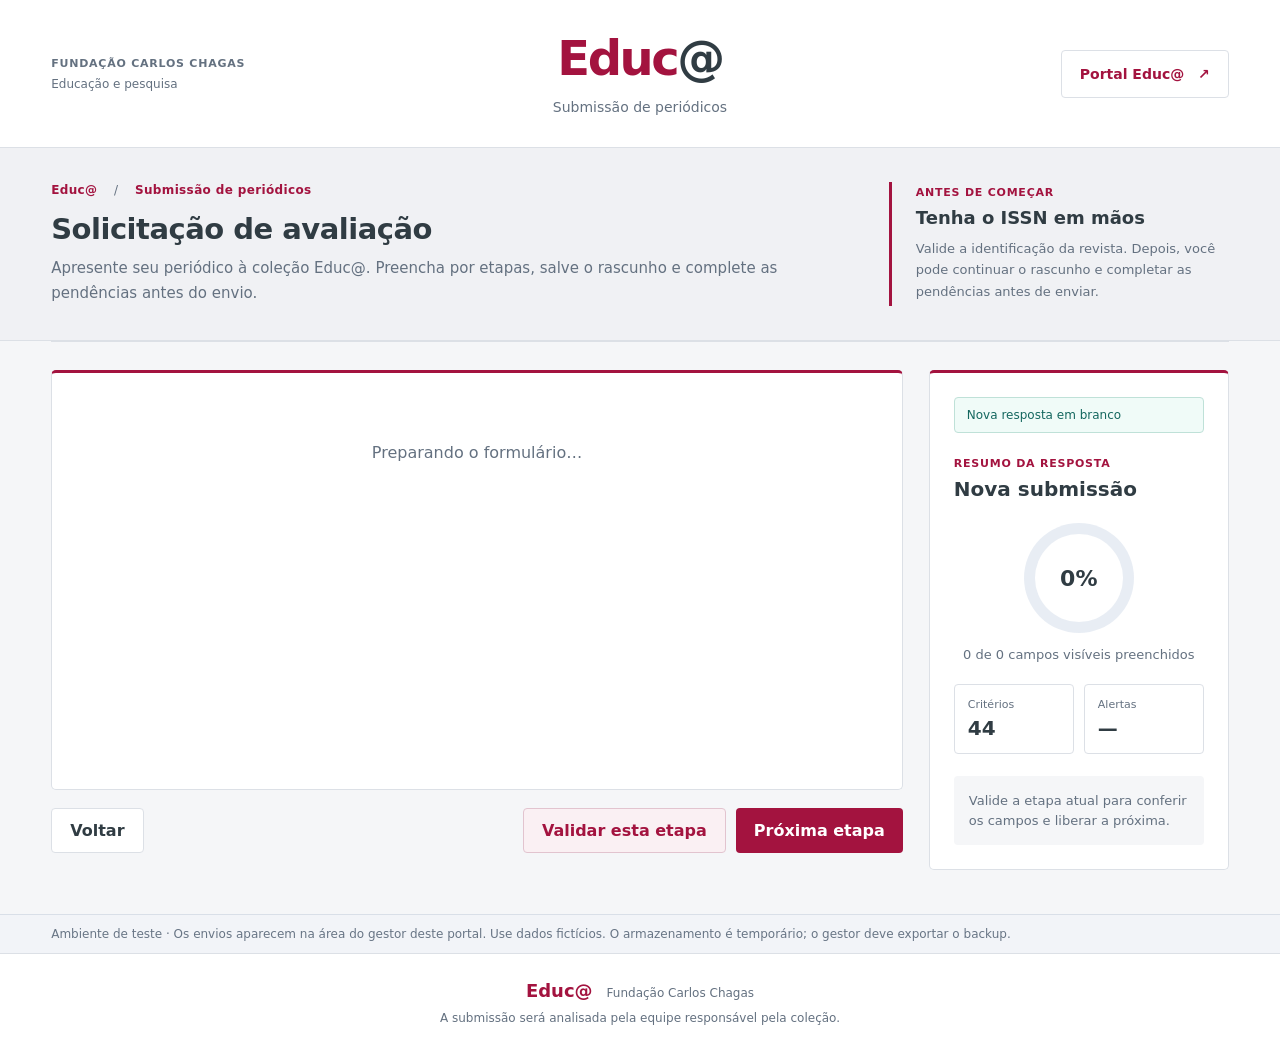
==== form_component/index.html @ d73046ea "Preserva interface original do formulario no Streamlit" ====
<!doctype html>
<html lang="pt-BR">
  <head>
    <meta charset="utf-8" />
    <meta name="viewport" content="width=device-width, initial-scale=1" />
    <meta name="description" content="Formulário de submissão de periódicos para avaliação no Educ@, da Fundação Carlos Chagas." />
    <title>Educ@ · Submissão de periódicos</title>
    <link rel="stylesheet" href="./styles.css" />
  </head>
  <body>
    <header class="topbar">
      <div class="institution">FUNDAÇÃO CARLOS CHAGAS<span>Educação e pesquisa</span></div>
      <div class="brand" aria-label="Educ@, submissão de periódicos">
        <strong>Educ<span>@</span></strong><span>Submissão de periódicos</span>
      </div>
      <a class="portal-link" href="https://educa.fcc.org.br/" target="_blank" rel="noopener noreferrer">Portal Educ@ <span aria-hidden="true">↗</span></a>
    </header>

    <section class="welcome-card" aria-labelledby="page-title">
      <div class="welcome-inner">
        <div class="welcome-copy">
          <div class="breadcrumb">Educ@ <span aria-hidden="true">/</span> Submissão de periódicos</div>
          <h1 id="page-title">Solicitação de avaliação</h1>
          <p>Apresente seu periódico à coleção Educ@. Preencha por etapas, salve o rascunho e complete as pendências antes do envio.</p>
        </div>
        <div class="welcome-note"><span class="eyebrow">Antes de começar</span><strong>Tenha o ISSN em mãos</strong><p>Valide a identificação da revista. Depois, você pode continuar o rascunho e completar as pendências antes de enviar.</p></div>
      </div>
    </section>

    <div class="app-shell">
      <aside class="sidebar">
        <nav id="section-nav" aria-label="Etapas do formulário"></nav>
      </aside>

      <main class="content">
        <div class="mobile-progress"><span id="mobile-section">Carregando…</span><strong id="mobile-percent">0%</strong></div>
        <section id="form-card" class="form-card" aria-live="polite">
          <div class="loading">Preparando o formulário…</div>
        </section>

        <div class="form-actions">
          <button id="previous-button" class="button button--ghost" type="button">Voltar</button>
          <div class="action-right">
            <button id="validate-button" class="button button--secondary" type="button">Validar esta etapa</button>
            <button id="next-button" class="button button--primary" type="button">Próxima etapa</button>
            <button id="submit-button" class="button button--primary hidden" type="button">Enviar para a fila</button>
          </div>
        </div>
      </main>

      <aside class="review-panel">
        <div id="draft-status" class="draft-status saved" role="status">Nova resposta em branco</div>
        <div class="review-heading"><span class="eyebrow">Resumo da resposta</span><h2 id="summary-title">Nova submissão</h2></div>
        <div class="progress-ring" id="progress-ring"><strong id="progress-value">0%</strong></div>
        <p id="progress-copy">0 de 0 campos visíveis preenchidos</p>
        <div class="summary-metrics">
          <div><span>Critérios</span><strong id="criteria-count">44</strong></div>
          <div><span>Alertas</span><strong id="warning-count">—</strong></div>
        </div>
        <div id="validation-result" class="validation-result empty">Valide a etapa atual para conferir os campos e liberar a próxima.</div>
      </aside>
    </div>

    <div class="portal-test-note">Ambiente de teste · Os envios aparecem na área do gestor deste portal. Use dados fictícios. O armazenamento é temporário; o gestor deve exportar o backup.</div><footer class="site-footer"><strong>Educ@</strong><span>Fundação Carlos Chagas</span><p>A submissão será analisada pela equipe responsável pela coleção.</p></footer>

    <div id="toast" class="toast" role="status" aria-live="polite"></div>
    <div id="receipt-modal" class="receipt-modal hidden" role="dialog" aria-modal="true" aria-labelledby="receipt-title">
      <div class="receipt-card">
        <button id="receipt-close" class="receipt-close" type="button" aria-label="Fechar">×</button>
        <div class="receipt-seal" aria-hidden="true">✓</div>
        <span class="eyebrow">Envio concluído · 100%</span>
        <h2 id="receipt-title">Recebida com sucesso</h2>
        <p>Guarde o protocolo abaixo. Seus dados foram registrados e o formulário está pronto para uma nova revista.</p>
        <strong id="receipt-protocol" class="receipt-protocol"></strong>
        <p id="receipt-email-status" class="receipt-email-status"></p>
        <div class="receipt-actions">
          <a id="receipt-download" download="comprovante-teste.pdf" class="button button--primary" href="#" target="_blank" rel="noopener">Baixar comprovante PDF</a>
          <a id="receipt-verify" download="respostas-teste.json" class="button button--ghost" href="#" target="_blank" rel="noopener">Baixar respostas JSON</a>
        </div>
        <button id="receipt-new" class="button button--secondary" type="button">Preencher outra revista</button>
        <small>O comprovante confirma o recebimento. A avaliação e a aprovação ocorrem posteriormente.</small>
      </div>
    </div>
    <script src="./bridge.js"></script><script src="./app.js" defer></script>
  </body>
</html>
---- form_component/styles.css ----
:root {
  --navy: #303c43;
  --navy-2: #4e5b65;
  --blue: #a3133f;
  --teal: #0e8278;
  --ink: #303c43;
  --muted: #647180;
  --line: #dce0e6;
  --soft: #f5f6f8;
  --pale-blue: #faf0f3;
  --pale-teal: #e7f6f3;
  --amber: #a96500;
  --pale-amber: #fff5dc;
  --red: #b53b43;
  --white: #fff;
  font-family: Inter, ui-sans-serif, system-ui, -apple-system, BlinkMacSystemFont, "Segoe UI", sans-serif;
}

* { box-sizing: border-box; }
body { margin: 0; color: var(--ink); background: var(--soft); }
button, input, select, textarea { font: inherit; }
.hidden { display: none !important; }
.topbar { min-height: 148px; padding: 24px max(4%, calc((100vw - 1680px) / 2)); display: grid; grid-template-columns: 1fr auto 1fr; align-items: center; gap: 24px; background: white; border-bottom: 1px solid var(--line); }
.institution { font-size: 11px; font-weight: 750; letter-spacing: .07em; color: var(--muted); }
.institution span { display: block; margin-top: 7px; font-size: 12px; font-weight: 400; letter-spacing: 0; }
.brand { text-align: center; }
.brand > strong { display: block; font-size: 48px; line-height: 1.1; letter-spacing: -2.5px; color: var(--blue); }
.brand > strong span { color: var(--ink); }
.brand > span { display: block; margin-top: 14px; font-size: 14px; color: var(--muted); }
.portal-link { justify-self: end; border: 1px solid var(--line); padding: 15px 18px; border-radius: 4px; color: var(--blue); text-decoration: none; font-size: 14px; font-weight: 700; }
.portal-link span { margin-left: 9px; }
.portal-link:hover { background: var(--pale-blue); border-color: var(--blue); }
.welcome-card { background: #f0f1f4; border-bottom: 1px solid var(--line); }
.welcome-inner { max-width: 1680px; width: 92%; margin: auto; padding: 34px 0; display: grid; grid-template-columns: 1fr 340px; gap: 56px; align-items: center; }
.breadcrumb { color: var(--blue); font-size: 12px; font-weight: 700; letter-spacing: .03em; }
.breadcrumb span { color: var(--muted); margin: 0 12px; font-weight: 400; }
.welcome-copy h1 { font-size: 29px; line-height: 1.2; margin: 15px 0 10px; letter-spacing: -.5px; }
.welcome-card p { color: var(--muted); line-height: 1.65; margin: 0; font-size: 15px; max-width: 750px; }
.welcome-note { border-left: 3px solid var(--blue); padding: 4px 0 4px 24px; }
.welcome-note strong { display: block; font-size: 18px; margin: 8px 0 10px; }
.welcome-note p { font-size: 13px; }
.eyebrow { display: block; color: var(--blue); text-transform: uppercase; letter-spacing: .07em; font-weight: 750; font-size: 11px; }
.app-shell { max-width: 1680px; width: 92%; margin: 0 auto; display: grid; grid-template-columns: minmax(0, 1fr) 300px; gap: 26px; align-items: start; padding-bottom: 44px; }
.sidebar { grid-column: 1 / -1; min-width: 0; margin-bottom: 2px; }
#section-nav { display: flex; overflow-x: auto; scrollbar-width: thin; scrollbar-color: #c5b6bd transparent; border-bottom: 1px solid var(--line); }
.section-link { flex: 0 0 auto; display: flex; align-items: center; gap: 8px; border: 0; border-bottom: 3px solid transparent; background: transparent; padding: 18px 14px 15px; color: var(--muted); cursor: pointer; font-size: 13px; text-align: left; }
.section-link:first-child { padding-left: 0; }
.section-link.active { color: var(--blue); border-bottom-color: var(--blue); font-weight: 750; }
.section-link:hover:not(:disabled) { background: var(--pale-blue); }
.section-link:disabled { color: #747b85; cursor: not-allowed; }
.section-number { display: grid; place-items: center; width: 24px; height: 24px; border: 1px solid var(--line); border-radius: 50%; font-size: 11px; }
.section-link.active .section-number { color: white; border-color: var(--blue); background: var(--blue); }
.section-check { color: var(--teal); font-size: 11px; }
.content { min-width: 0; }
.review-panel { min-width: 0; border: 1px solid var(--line); border-top: 3px solid var(--blue); border-radius: 5px; background: white; padding: 24px; position: sticky; top: 24px; }
.draft-status { margin-bottom: 24px; padding: 10px 12px; font-size: 12px; border: 1px solid var(--line); border-radius: 4px; color: var(--muted); background: var(--soft); }
.draft-status.saving, .draft-status.pending { color: #744700; border-color: #e7c46f; background: var(--pale-amber); }
.draft-status.saved, .draft-status.submitted { color: #14675f; border-color: #bfe1d8; background: #f0fbf8; }
.draft-status.error { color: #8f2525; border-color: #efb0b0; background: #fde5e5; }
.form-card { margin-top: 0; background: var(--white); border: 1px solid var(--line); border-top: 3px solid var(--blue); border-radius: 5px; padding: 30px; min-height: 420px; }
.form-header { padding-bottom: 20px; margin-bottom: 22px; border-bottom: 1px solid var(--line); }
.form-header h2 { margin: 7px 0; font-size: 24px; }
.form-header p { color: var(--muted); margin: 0; }
.field-grid { display: grid; grid-template-columns: repeat(2, minmax(0, 1fr)); gap: 20px; }
.identity-panel { margin: -2px 0 24px; }
.identity-compact { width: fit-content; display: inline-flex; align-items: center; gap: 9px; border-radius: 999px; padding: 9px 14px; font-size: 13px; }
.identity-compact.verified { color: #126359; background: #dff5ef; border: 1px solid #9edbce; }
.identity-compact.pending { color: #52657a; background: #eaf0f6; border: 1px solid #d3dde8; }
.identity-compact.review { color: #744700; background: var(--pale-amber); border: 1px solid #e7c46f; }
.identity-compact.invalid { color: #8f2525; background: #fde5e5; border: 1px solid #efb0b0; }
.validation-icon { width: 20px; height: 20px; display: grid; place-items: center; border-radius: 50%; color: white; background: currentColor; font-weight: 900; line-height: 1; }
.identity-compact .validation-icon { color: inherit; background: transparent; border: 2px solid currentColor; }
.field input.auto-filled,
.field select.auto-filled,
.field textarea.auto-filled { border-color: #25a18e; background: #f2fcf9; box-shadow: 0 0 0 3px rgba(37, 161, 142, 0.12); }
.identity-heading { display: flex; align-items: center; justify-content: space-between; gap: 16px; }
.identity-heading h3 { margin: 5px 0 0; font-size: 17px; }
.identity-status { border-radius: 999px; padding: 7px 10px; font-size: 11px; font-weight: 800; white-space: nowrap; }
.identity-status.pending { color: #52657a; background: #e7edf4; }
.identity-status.verified { color: #155f57; background: var(--pale-teal); }
.identity-status.review { color: #744700; background: var(--pale-amber); }
.identity-status.invalid { color: #8f2525; background: #fde5e5; }
.identity-spinner { width: 22px; height: 22px; border: 3px solid #c8d8eb; border-top-color: var(--blue); border-radius: 50%; animation: identity-spin .8s linear infinite; }
@keyframes identity-spin { to { transform: rotate(360deg); } }
.field { display: grid; gap: 8px; align-content: start; }
.field--wide { grid-column: 1 / -1; }
.field > label, .field-label { font-weight: 750; font-size: 14px; line-height: 1.35; }
.field > label { display: flex; align-items: flex-start; justify-content: space-between; gap: 10px; }
.importance-badge { flex: 0 0 auto; display: inline-flex; align-items: center; border: 1px solid #9fd8cc; border-radius: 999px; padding: 3px 8px; color: #006b5f; background: #e9f8f4; font-size: 11px; font-weight: 800; letter-spacing: .02em; white-space: nowrap; }
.required { color: var(--red); margin-left: 4px; }
.field small { color: var(--muted); line-height: 1.4; }
.field .automatic-note { color: #087f6b; font-weight: 700; }
.field input, .field select, .field textarea { width: 100%; border: 1px solid #cfd9e6; border-radius: 4px; padding: 12px 13px; color: var(--ink); background: white; outline: none; transition: border .15s, box-shadow .15s; }
.field textarea { min-height: 115px; resize: vertical; }
.field input:focus, .field select:focus, .field textarea:focus { border-color: var(--blue); box-shadow: 0 0 0 3px #a3133f1c; }
.field.invalid input, .field.invalid select, .field.invalid textarea { border-color: var(--red); background: #fffafa; }
.choice-group { display: flex; flex-wrap: wrap; gap: 10px; padding: 12px; border: 1px solid #cfd9e6; border-radius: 4px; background: white; }
.choice-option { display: inline-flex; align-items: center; gap: 8px; min-width: 135px; padding: 8px 11px; border: 1px solid var(--line); border-radius: 4px; background: var(--soft); cursor: pointer; font-weight: 650; }
.choice-option input { width: 17px; height: 17px; margin: 0; padding: 0; accent-color: var(--blue); box-shadow: none; }
.choice-option input:focus { box-shadow: none; }
.upload-row { display: flex; gap: 12px; align-items: center; padding: 12px; border: 1px solid var(--line); border-radius: 12px; background: #fff; }
.upload-row.has-file { border-color: rgba(37, 161, 142, 0.48); background: #f2fcf9; }
.upload-row.missing-file { border-color: rgba(163, 19, 63, 0.42); background: #fffafb; }
.upload-input { position: absolute; width: 1px; height: 1px; overflow: hidden; clip: rect(0 0 0 0); clip-path: inset(50%); white-space: nowrap; }
.upload-button { flex: 0 0 auto; padding: 10px 14px; border: 1px solid var(--navy); border-radius: 9px; background: #fff; color: var(--navy); font-size: 14px; font-weight: 800; cursor: pointer; }
.upload-button:hover { background: #f4f7fb; }
.upload-input:focus-visible + .upload-button { outline: 3px solid rgba(40, 103, 232, 0.24); outline-offset: 2px; }
.file-state { display: flex; gap: 9px; align-items: center; color: var(--muted); font-size: 13px; line-height: 1.3; min-width: 0; }
.file-state strong, .file-state small { display: block; }
.file-state small { margin-top: 2px; overflow-wrap: anywhere; }
.has-file .file-state strong { color: var(--teal); }
.file-check { display: grid; place-items: center; width: 25px; height: 25px; flex: 0 0 25px; border-radius: 50%; background: var(--teal); color: white; font-weight: 900; }
.template-link { width: fit-content; color: var(--blue); font-size: 13px; font-weight: 750; text-decoration: none; }
.template-link:hover { text-decoration: underline; }
.form-actions { display: flex; justify-content: space-between; gap: 16px; margin-top: 18px; }
.action-right { display: flex; gap: 10px; }
.button { border: 0; border-radius: 4px; padding: 12px 18px; cursor: pointer; font-weight: 800; }
.button:disabled { opacity: .5; cursor: not-allowed; }
.button--primary { color: white; background: var(--blue);  }
.button--secondary { color: var(--blue); background: var(--pale-blue); border: 1px solid #e2c4cf; }
.button--ghost { color: var(--navy); background: white; border: 1px solid var(--line); }
.review-heading h2 { margin: 7px 0 22px; font-size: 20px; overflow-wrap: anywhere; }
.progress-ring { width: 110px; height: 110px; border-radius: 50%; display: grid; place-items: center; margin: 0 auto 14px; background: conic-gradient(var(--blue) 0%, #e8edf4 0); position: relative; }
.progress-ring::after { content: ""; position: absolute; inset: 11px; border-radius: 50%; background: white; }
.progress-ring strong { position: relative; z-index: 1; font-size: 22px; }
#progress-copy { text-align: center; color: var(--muted); font-size: 13px; }
.summary-metrics { display: grid; grid-template-columns: 1fr 1fr; gap: 10px; margin: 22px 0; }
.summary-metrics div { border: 1px solid var(--line); border-radius: 4px; padding: 13px; }
.summary-metrics span, .summary-metrics strong { display: block; }
.summary-metrics span { color: var(--muted); font-size: 11px; }
.summary-metrics strong { font-size: 20px; margin-top: 5px; }
.validation-result { border-radius: 4px; padding: 15px; font-size: 13px; line-height: 1.5; max-height: 330px; overflow: auto; }
.validation-result.empty { color: var(--muted); background: var(--soft); }
.validation-result.warning { background: var(--pale-amber); color: #744700; }
.validation-result.success { background: var(--pale-teal); color: #155f57; }
.warning-list { padding-left: 18px; margin: 10px 0 0; }
.warning-list li { margin-bottom: 7px; }
.toast { position: fixed; right: 24px; bottom: 24px; background: var(--navy); color: white; border-radius: 4px; padding: 14px 18px; box-shadow: 0 16px 45px #0003; transform: translateY(30px); opacity: 0; pointer-events: none; transition: .2s; z-index: 50; }
.toast.show { transform: translateY(0); opacity: 1; }
.receipt-modal { position: fixed; inset: 0; z-index: 80; display: grid; place-items: center; padding: 24px; background: rgba(8, 30, 56, .58); backdrop-filter: blur(4px); }
.receipt-card { width: min(560px, 100%); position: relative; padding: 34px; border-radius: 22px; background: white; box-shadow: 0 24px 80px rgba(0, 20, 45, .28); text-align: center; }
.receipt-card h2 { margin: 7px 0 8px; color: var(--navy); font-size: 26px; }
.receipt-card p { color: var(--muted); line-height: 1.5; }
.receipt-card small { display: block; margin-top: 18px; color: var(--muted); line-height: 1.4; }
.receipt-close { position: absolute; top: 14px; right: 15px; width: 36px; height: 36px; border: 0; border-radius: 50%; background: var(--soft); color: var(--navy); font-size: 24px; cursor: pointer; }
.receipt-seal { width: 70px; height: 70px; display: grid; place-items: center; margin: 0 auto 18px; border-radius: 50%; background: #0e9b79; color: white; font-size: 40px; font-weight: 900; box-shadow: 0 10px 30px rgba(14, 155, 121, .25); }
.receipt-protocol { display: block; margin: 18px auto 10px; padding: 13px 16px; border: 1px solid #bfe1d8; border-radius: 4px; background: #f0fbf8; color: #08705f; font-size: 19px; letter-spacing: .6px; }
.receipt-email-status { min-height: 22px; font-size: 13px; }
.identity-sources { margin-top: 12px; color: var(--muted); font-size: 13px; line-height: 1.5; }
.identity-sources > strong { color: var(--blue); font-weight: 700; }
.identity-sources ul { padding-left: 20px; }
.identity-sources a { color: var(--blue); }
.receipt-actions { display: flex; justify-content: center; gap: 10px; margin-top: 20px; }
.receipt-actions a { text-decoration: none; }
#receipt-new { margin-top: 16px; }
.mobile-progress { display: none; }
.loading { color: var(--muted); padding: 40px; text-align: center; }

.site-footer { padding: 26px 4%; border-top: 1px solid var(--line); background: white; text-align: center; color: var(--muted); font-size: 12px; }
.site-footer strong { color: var(--blue); margin-right: 14px; font-size: 18px; }
.site-footer p { margin: 10px 0 0; }
button:focus-visible, a:focus-visible { outline: 3px solid #a3133f70; outline-offset: 3px; }
.button:hover:not(:disabled) { filter: brightness(.94); }
@media (max-width: 1100px) {
  .app-shell { grid-template-columns: minmax(0, 1fr) 260px; gap: 20px; }
  .review-panel { padding: 20px; }
  .welcome-inner { grid-template-columns: 1fr 270px; gap: 28px; }
  .institution { max-width: 170px; line-height: 1.6; }
  .form-card { padding: 24px; }
}
@media (max-width: 800px) {
  .topbar { min-height: 120px; grid-template-columns: 1fr auto; gap: 12px; }
  .institution { display: none; }
  .brand { justify-self: start; text-align: left; }
  .brand > strong { font-size: 40px; }
  .brand > span { margin-top: 7px; font-size: 12px; }
  .portal-link { font-size: 12px; padding: 12px; }
  .welcome-inner { display: block; padding: 26px 0; }
  .welcome-copy h1 { font-size: 25px; }
  .welcome-note { margin-top: 24px; padding-left: 18px; }
  .welcome-note strong { font-size: 16px; margin-bottom: 6px; }
  .app-shell { grid-template-columns: minmax(0, 1fr); gap: 18px; }
  .review-panel { position: static; }
  .field-grid { grid-template-columns: 1fr; }
  .field--wide { grid-column: auto; }
  .form-card { padding: 22px 18px; }
  .mobile-progress { display: flex; justify-content: space-between; color: var(--muted); font-size: 12px; margin-bottom: 14px; }
  .form-actions { align-items: stretch; gap: 10px; }
  .action-right { flex: 1; justify-content: end; flex-wrap: wrap; gap: 8px; }
  .button { padding: 12px 14px; font-size: 13px; }
  .receipt-card { padding: 28px 20px; }
  .receipt-actions { flex-direction: column; }
}
@media (prefers-reduced-motion: reduce) {
  *, *::before, *::after { scroll-behavior: auto !important; transition: none !important; animation: none !important; }
}

.field input:disabled, .field select:disabled, .field textarea:disabled {
  background: #eef0f3;
  color: #747d88;
  cursor: not-allowed;
  opacity: .75;
}
.identity-lock-notice { color: #815400; font-weight: 600; }

.portal-test-note{padding:12px 4vw;font-size:12px;color:#687585;background:#f2f4f8;border-top:1px solid #d9dfe8}
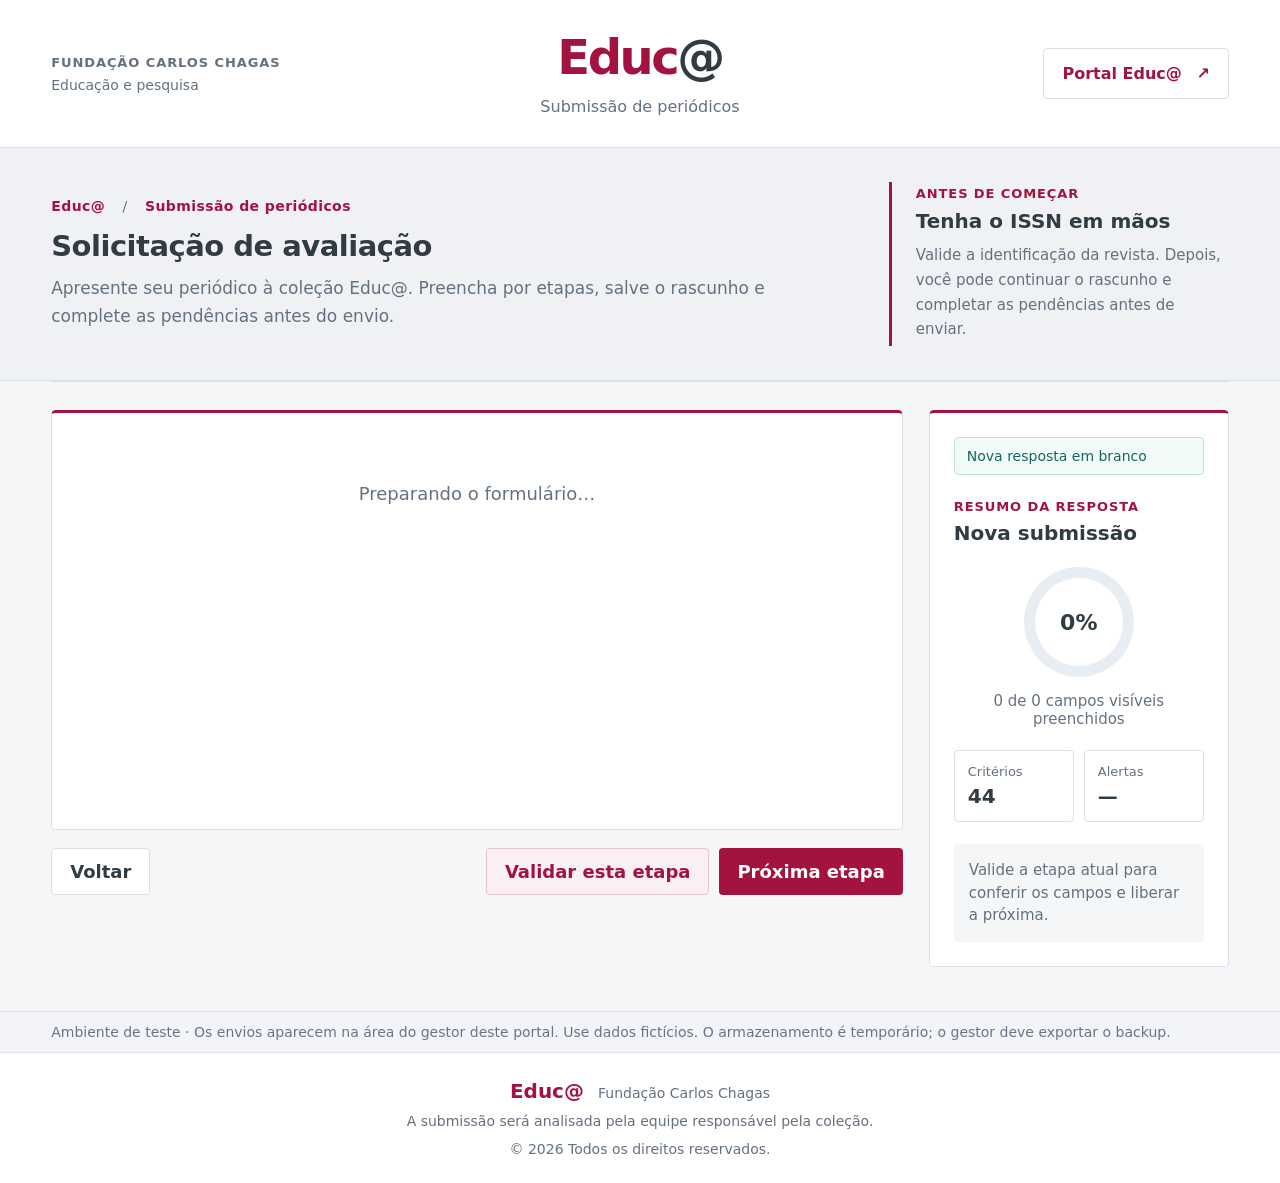
==== commit cce25368: "Melhora leitura e inclui direitos autorais no rodape" ====
--- a/form_component/index.html
+++ b/form_component/index.html
@@ -61,7 +61,7 @@
       </aside>
     </div>
 
-    <div class="portal-test-note">Ambiente de teste · Os envios aparecem na área do gestor deste portal. Use dados fictícios. O armazenamento é temporário; o gestor deve exportar o backup.</div><footer class="site-footer"><strong>Educ@</strong><span>Fundação Carlos Chagas</span><p>A submissão será analisada pela equipe responsável pela coleção.</p></footer>
+    <div class="portal-test-note">Ambiente de teste · Os envios aparecem na área do gestor deste portal. Use dados fictícios. O armazenamento é temporário; o gestor deve exportar o backup.</div><footer class="site-footer"><strong>Educ@</strong><span>Fundação Carlos Chagas</span><p>A submissão será analisada pela equipe responsável pela coleção.</p><p class="copyright">© 2026 Todos os direitos reservados.</p></footer>
 
     <div id="toast" class="toast" role="status" aria-live="polite"></div>
     <div id="receipt-modal" class="receipt-modal hidden" role="dialog" aria-modal="true" aria-labelledby="receipt-title">
--- a/form_component/styles.css
+++ b/form_component/styles.css
@@ -21,39 +21,39 @@
 button, input, select, textarea { font: inherit; }
 .hidden { display: none !important; }
 .topbar { min-height: 148px; padding: 24px max(4%, calc((100vw - 1680px) / 2)); display: grid; grid-template-columns: 1fr auto 1fr; align-items: center; gap: 24px; background: white; border-bottom: 1px solid var(--line); }
-.institution { font-size: 11px; font-weight: 750; letter-spacing: .07em; color: var(--muted); }
-.institution span { display: block; margin-top: 7px; font-size: 12px; font-weight: 400; letter-spacing: 0; }
+.institution { font-size: 13px; font-weight: 750; letter-spacing: .07em; color: var(--muted); }
+.institution span { display: block; margin-top: 7px; font-size: 14px; font-weight: 400; letter-spacing: 0; }
 .brand { text-align: center; }
 .brand > strong { display: block; font-size: 48px; line-height: 1.1; letter-spacing: -2.5px; color: var(--blue); }
 .brand > strong span { color: var(--ink); }
-.brand > span { display: block; margin-top: 14px; font-size: 14px; color: var(--muted); }
-.portal-link { justify-self: end; border: 1px solid var(--line); padding: 15px 18px; border-radius: 4px; color: var(--blue); text-decoration: none; font-size: 14px; font-weight: 700; }
+.brand > span { display: block; margin-top: 14px; font-size: 16px; color: var(--muted); }
+.portal-link { justify-self: end; border: 1px solid var(--line); padding: 15px 18px; border-radius: 4px; color: var(--blue); text-decoration: none; font-size: 16px; font-weight: 700; }
 .portal-link span { margin-left: 9px; }
 .portal-link:hover { background: var(--pale-blue); border-color: var(--blue); }
 .welcome-card { background: #f0f1f4; border-bottom: 1px solid var(--line); }
 .welcome-inner { max-width: 1680px; width: 92%; margin: auto; padding: 34px 0; display: grid; grid-template-columns: 1fr 340px; gap: 56px; align-items: center; }
-.breadcrumb { color: var(--blue); font-size: 12px; font-weight: 700; letter-spacing: .03em; }
+.breadcrumb { color: var(--blue); font-size: 14px; font-weight: 700; letter-spacing: .03em; }
 .breadcrumb span { color: var(--muted); margin: 0 12px; font-weight: 400; }
 .welcome-copy h1 { font-size: 29px; line-height: 1.2; margin: 15px 0 10px; letter-spacing: -.5px; }
-.welcome-card p { color: var(--muted); line-height: 1.65; margin: 0; font-size: 15px; max-width: 750px; }
+.welcome-card p { color: var(--muted); line-height: 1.65; margin: 0; font-size: 17px; max-width: 750px; }
 .welcome-note { border-left: 3px solid var(--blue); padding: 4px 0 4px 24px; }
-.welcome-note strong { display: block; font-size: 18px; margin: 8px 0 10px; }
-.welcome-note p { font-size: 13px; }
-.eyebrow { display: block; color: var(--blue); text-transform: uppercase; letter-spacing: .07em; font-weight: 750; font-size: 11px; }
+.welcome-note strong { display: block; font-size: 20px; margin: 8px 0 10px; }
+.welcome-note p { font-size: 15px; }
+.eyebrow { display: block; color: var(--blue); text-transform: uppercase; letter-spacing: .07em; font-weight: 750; font-size: 13px; }
 .app-shell { max-width: 1680px; width: 92%; margin: 0 auto; display: grid; grid-template-columns: minmax(0, 1fr) 300px; gap: 26px; align-items: start; padding-bottom: 44px; }
 .sidebar { grid-column: 1 / -1; min-width: 0; margin-bottom: 2px; }
 #section-nav { display: flex; overflow-x: auto; scrollbar-width: thin; scrollbar-color: #c5b6bd transparent; border-bottom: 1px solid var(--line); }
-.section-link { flex: 0 0 auto; display: flex; align-items: center; gap: 8px; border: 0; border-bottom: 3px solid transparent; background: transparent; padding: 18px 14px 15px; color: var(--muted); cursor: pointer; font-size: 13px; text-align: left; }
+.section-link { flex: 0 0 auto; display: flex; align-items: center; gap: 8px; border: 0; border-bottom: 3px solid transparent; background: transparent; padding: 18px 14px 15px; color: var(--muted); cursor: pointer; font-size: 15px; text-align: left; }
 .section-link:first-child { padding-left: 0; }
 .section-link.active { color: var(--blue); border-bottom-color: var(--blue); font-weight: 750; }
 .section-link:hover:not(:disabled) { background: var(--pale-blue); }
 .section-link:disabled { color: #747b85; cursor: not-allowed; }
-.section-number { display: grid; place-items: center; width: 24px; height: 24px; border: 1px solid var(--line); border-radius: 50%; font-size: 11px; }
+.section-number { display: grid; place-items: center; width: 24px; height: 24px; border: 1px solid var(--line); border-radius: 50%; font-size: 13px; }
 .section-link.active .section-number { color: white; border-color: var(--blue); background: var(--blue); }
-.section-check { color: var(--teal); font-size: 11px; }
+.section-check { color: var(--teal); font-size: 13px; }
 .content { min-width: 0; }
 .review-panel { min-width: 0; border: 1px solid var(--line); border-top: 3px solid var(--blue); border-radius: 5px; background: white; padding: 24px; position: sticky; top: 24px; }
-.draft-status { margin-bottom: 24px; padding: 10px 12px; font-size: 12px; border: 1px solid var(--line); border-radius: 4px; color: var(--muted); background: var(--soft); }
+.draft-status { margin-bottom: 24px; padding: 10px 12px; font-size: 14px; border: 1px solid var(--line); border-radius: 4px; color: var(--muted); background: var(--soft); }
 .draft-status.saving, .draft-status.pending { color: #744700; border-color: #e7c46f; background: var(--pale-amber); }
 .draft-status.saved, .draft-status.submitted { color: #14675f; border-color: #bfe1d8; background: #f0fbf8; }
 .draft-status.error { color: #8f2525; border-color: #efb0b0; background: #fde5e5; }
@@ -63,7 +63,7 @@
 .form-header p { color: var(--muted); margin: 0; }
 .field-grid { display: grid; grid-template-columns: repeat(2, minmax(0, 1fr)); gap: 20px; }
 .identity-panel { margin: -2px 0 24px; }
-.identity-compact { width: fit-content; display: inline-flex; align-items: center; gap: 9px; border-radius: 999px; padding: 9px 14px; font-size: 13px; }
+.identity-compact { width: fit-content; display: inline-flex; align-items: center; gap: 9px; border-radius: 999px; padding: 9px 14px; font-size: 15px; }
 .identity-compact.verified { color: #126359; background: #dff5ef; border: 1px solid #9edbce; }
 .identity-compact.pending { color: #52657a; background: #eaf0f6; border: 1px solid #d3dde8; }
 .identity-compact.review { color: #744700; background: var(--pale-amber); border: 1px solid #e7c46f; }
@@ -74,8 +74,8 @@
 .field select.auto-filled,
 .field textarea.auto-filled { border-color: #25a18e; background: #f2fcf9; box-shadow: 0 0 0 3px rgba(37, 161, 142, 0.12); }
 .identity-heading { display: flex; align-items: center; justify-content: space-between; gap: 16px; }
-.identity-heading h3 { margin: 5px 0 0; font-size: 17px; }
-.identity-status { border-radius: 999px; padding: 7px 10px; font-size: 11px; font-weight: 800; white-space: nowrap; }
+.identity-heading h3 { margin: 5px 0 0; font-size: 19px; }
+.identity-status { border-radius: 999px; padding: 7px 10px; font-size: 13px; font-weight: 800; white-space: nowrap; }
 .identity-status.pending { color: #52657a; background: #e7edf4; }
 .identity-status.verified { color: #155f57; background: var(--pale-teal); }
 .identity-status.review { color: #744700; background: var(--pale-amber); }
@@ -84,9 +84,9 @@
 @keyframes identity-spin { to { transform: rotate(360deg); } }
 .field { display: grid; gap: 8px; align-content: start; }
 .field--wide { grid-column: 1 / -1; }
-.field > label, .field-label { font-weight: 750; font-size: 14px; line-height: 1.35; }
+.field > label, .field-label { font-weight: 750; font-size: 16px; line-height: 1.35; }
 .field > label { display: flex; align-items: flex-start; justify-content: space-between; gap: 10px; }
-.importance-badge { flex: 0 0 auto; display: inline-flex; align-items: center; border: 1px solid #9fd8cc; border-radius: 999px; padding: 3px 8px; color: #006b5f; background: #e9f8f4; font-size: 11px; font-weight: 800; letter-spacing: .02em; white-space: nowrap; }
+.importance-badge { flex: 0 0 auto; display: inline-flex; align-items: center; border: 1px solid #9fd8cc; border-radius: 999px; padding: 3px 8px; color: #006b5f; background: #e9f8f4; font-size: 13px; font-weight: 800; letter-spacing: .02em; white-space: nowrap; }
 .required { color: var(--red); margin-left: 4px; }
 .field small { color: var(--muted); line-height: 1.4; }
 .field .automatic-note { color: #087f6b; font-weight: 700; }
@@ -102,15 +102,15 @@
 .upload-row.has-file { border-color: rgba(37, 161, 142, 0.48); background: #f2fcf9; }
 .upload-row.missing-file { border-color: rgba(163, 19, 63, 0.42); background: #fffafb; }
 .upload-input { position: absolute; width: 1px; height: 1px; overflow: hidden; clip: rect(0 0 0 0); clip-path: inset(50%); white-space: nowrap; }
-.upload-button { flex: 0 0 auto; padding: 10px 14px; border: 1px solid var(--navy); border-radius: 9px; background: #fff; color: var(--navy); font-size: 14px; font-weight: 800; cursor: pointer; }
+.upload-button { flex: 0 0 auto; padding: 10px 14px; border: 1px solid var(--navy); border-radius: 9px; background: #fff; color: var(--navy); font-size: 16px; font-weight: 800; cursor: pointer; }
 .upload-button:hover { background: #f4f7fb; }
 .upload-input:focus-visible + .upload-button { outline: 3px solid rgba(40, 103, 232, 0.24); outline-offset: 2px; }
-.file-state { display: flex; gap: 9px; align-items: center; color: var(--muted); font-size: 13px; line-height: 1.3; min-width: 0; }
+.file-state { display: flex; gap: 9px; align-items: center; color: var(--muted); font-size: 15px; line-height: 1.3; min-width: 0; }
 .file-state strong, .file-state small { display: block; }
 .file-state small { margin-top: 2px; overflow-wrap: anywhere; }
 .has-file .file-state strong { color: var(--teal); }
 .file-check { display: grid; place-items: center; width: 25px; height: 25px; flex: 0 0 25px; border-radius: 50%; background: var(--teal); color: white; font-weight: 900; }
-.template-link { width: fit-content; color: var(--blue); font-size: 13px; font-weight: 750; text-decoration: none; }
+.template-link { width: fit-content; color: var(--blue); font-size: 15px; font-weight: 750; text-decoration: none; }
 .template-link:hover { text-decoration: underline; }
 .form-actions { display: flex; justify-content: space-between; gap: 16px; margin-top: 18px; }
 .action-right { display: flex; gap: 10px; }
@@ -123,13 +123,13 @@
 .progress-ring { width: 110px; height: 110px; border-radius: 50%; display: grid; place-items: center; margin: 0 auto 14px; background: conic-gradient(var(--blue) 0%, #e8edf4 0); position: relative; }
 .progress-ring::after { content: ""; position: absolute; inset: 11px; border-radius: 50%; background: white; }
 .progress-ring strong { position: relative; z-index: 1; font-size: 22px; }
-#progress-copy { text-align: center; color: var(--muted); font-size: 13px; }
+#progress-copy { text-align: center; color: var(--muted); font-size: 15px; }
 .summary-metrics { display: grid; grid-template-columns: 1fr 1fr; gap: 10px; margin: 22px 0; }
 .summary-metrics div { border: 1px solid var(--line); border-radius: 4px; padding: 13px; }
 .summary-metrics span, .summary-metrics strong { display: block; }
-.summary-metrics span { color: var(--muted); font-size: 11px; }
+.summary-metrics span { color: var(--muted); font-size: 13px; }
 .summary-metrics strong { font-size: 20px; margin-top: 5px; }
-.validation-result { border-radius: 4px; padding: 15px; font-size: 13px; line-height: 1.5; max-height: 330px; overflow: auto; }
+.validation-result { border-radius: 4px; padding: 15px; font-size: 15px; line-height: 1.5; max-height: 330px; overflow: auto; }
 .validation-result.empty { color: var(--muted); background: var(--soft); }
 .validation-result.warning { background: var(--pale-amber); color: #744700; }
 .validation-result.success { background: var(--pale-teal); color: #155f57; }
@@ -145,8 +145,8 @@
 .receipt-close { position: absolute; top: 14px; right: 15px; width: 36px; height: 36px; border: 0; border-radius: 50%; background: var(--soft); color: var(--navy); font-size: 24px; cursor: pointer; }
 .receipt-seal { width: 70px; height: 70px; display: grid; place-items: center; margin: 0 auto 18px; border-radius: 50%; background: #0e9b79; color: white; font-size: 40px; font-weight: 900; box-shadow: 0 10px 30px rgba(14, 155, 121, .25); }
 .receipt-protocol { display: block; margin: 18px auto 10px; padding: 13px 16px; border: 1px solid #bfe1d8; border-radius: 4px; background: #f0fbf8; color: #08705f; font-size: 19px; letter-spacing: .6px; }
-.receipt-email-status { min-height: 22px; font-size: 13px; }
-.identity-sources { margin-top: 12px; color: var(--muted); font-size: 13px; line-height: 1.5; }
+.receipt-email-status { min-height: 22px; font-size: 15px; }
+.identity-sources { margin-top: 12px; color: var(--muted); font-size: 15px; line-height: 1.5; }
 .identity-sources > strong { color: var(--blue); font-weight: 700; }
 .identity-sources ul { padding-left: 20px; }
 .identity-sources a { color: var(--blue); }
@@ -156,8 +156,8 @@
 .mobile-progress { display: none; }
 .loading { color: var(--muted); padding: 40px; text-align: center; }
 
-.site-footer { padding: 26px 4%; border-top: 1px solid var(--line); background: white; text-align: center; color: var(--muted); font-size: 12px; }
-.site-footer strong { color: var(--blue); margin-right: 14px; font-size: 18px; }
+.site-footer { padding: 26px 4%; border-top: 1px solid var(--line); background: white; text-align: center; color: var(--muted); font-size: 14px; }
+.site-footer strong { color: var(--blue); margin-right: 14px; font-size: 20px; }
 .site-footer p { margin: 10px 0 0; }
 button:focus-visible, a:focus-visible { outline: 3px solid #a3133f70; outline-offset: 3px; }
 .button:hover:not(:disabled) { filter: brightness(.94); }
@@ -173,21 +173,21 @@
   .institution { display: none; }
   .brand { justify-self: start; text-align: left; }
   .brand > strong { font-size: 40px; }
-  .brand > span { margin-top: 7px; font-size: 12px; }
-  .portal-link { font-size: 12px; padding: 12px; }
+  .brand > span { margin-top: 7px; font-size: 14px; }
+  .portal-link { font-size: 14px; padding: 12px; }
   .welcome-inner { display: block; padding: 26px 0; }
   .welcome-copy h1 { font-size: 25px; }
   .welcome-note { margin-top: 24px; padding-left: 18px; }
-  .welcome-note strong { font-size: 16px; margin-bottom: 6px; }
+  .welcome-note strong { font-size: 18px; margin-bottom: 6px; }
   .app-shell { grid-template-columns: minmax(0, 1fr); gap: 18px; }
   .review-panel { position: static; }
   .field-grid { grid-template-columns: 1fr; }
   .field--wide { grid-column: auto; }
   .form-card { padding: 22px 18px; }
-  .mobile-progress { display: flex; justify-content: space-between; color: var(--muted); font-size: 12px; margin-bottom: 14px; }
+  .mobile-progress { display: flex; justify-content: space-between; color: var(--muted); font-size: 14px; margin-bottom: 14px; }
   .form-actions { align-items: stretch; gap: 10px; }
   .action-right { flex: 1; justify-content: end; flex-wrap: wrap; gap: 8px; }
-  .button { padding: 12px 14px; font-size: 13px; }
+  .button { padding: 12px 14px; font-size: 15px; }
   .receipt-card { padding: 28px 20px; }
   .receipt-actions { flex-direction: column; }
 }
@@ -203,4 +203,6 @@
 }
 .identity-lock-notice { color: #815400; font-weight: 600; }
 
-.portal-test-note{padding:12px 4vw;font-size:12px;color:#687585;background:#f2f4f8;border-top:1px solid #d9dfe8}
+.portal-test-note{padding:12px 4vw;font-size: 14px;color:#687585;background:#f2f4f8;border-top:1px solid #d9dfe8}
+
+body{font-size:18px}.site-footer .copyright{font-size:14px;margin-top:12px}
